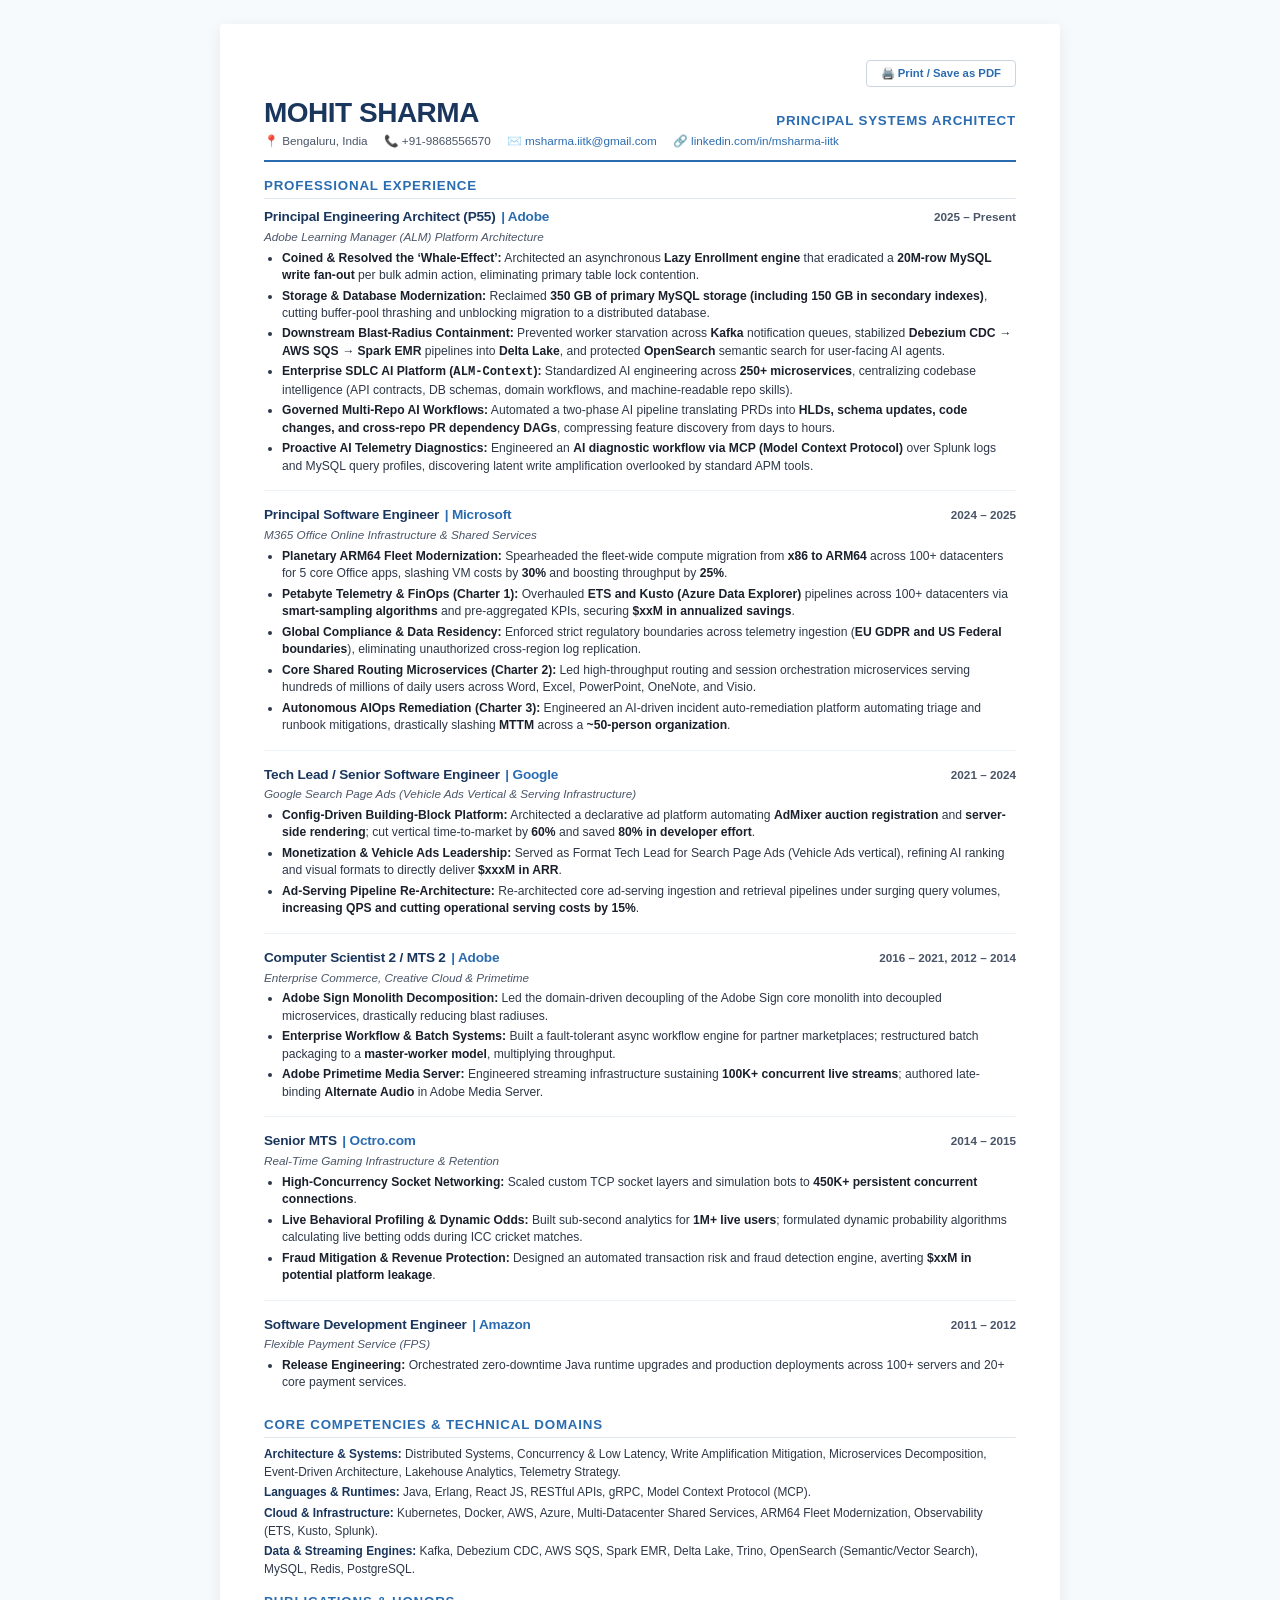
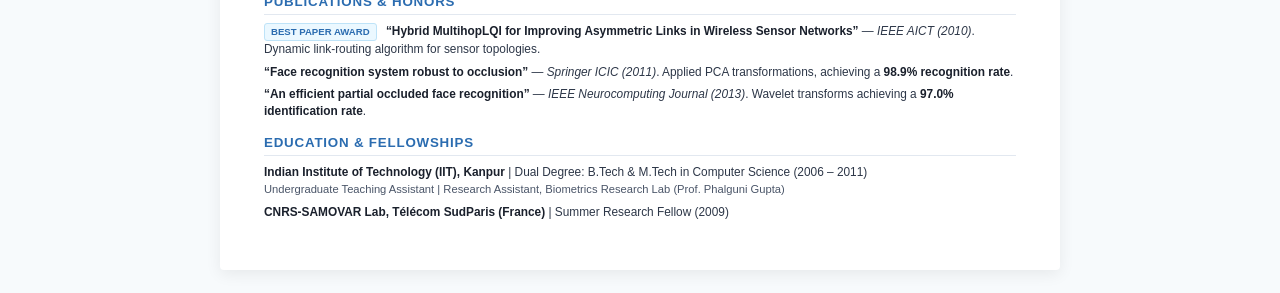
==== index.html @ 3e8289d3 "index" ====
<!DOCTYPE html>
<html lang="en">
<head>
  <meta charset="UTF-8">
  <meta name="viewport" content="width=device-width, initial-scale=1.0">
  <title>Mohit Sharma - Principal Systems Architect</title>
  <style>
    /* ==========================================================================
       RESET & BASE SETUP
       ========================================================================== */
    *, *::before, *::after {
      box-sizing: border-box;
      margin: 0;
      padding: 0;
    }

    html {
      -webkit-print-color-adjust: exact;
      print-color-adjust: exact;
    }

    body {
      font-family: -apple-system, BlinkMacSystemFont, "Segoe UI", Roboto, Helvetica, Arial, sans-serif;
      color: #1a202c;
      background-color: #f7fafc;
      line-height: 1.44;
      font-size: 9.6pt;
      -webkit-font-smoothing: antialiased;
      overflow-wrap: break-word;
    }

    /* ==========================================================================
       SCREEN VIEW CONTAINER
       ========================================================================== */
    .page {
      background: #ffffff;
      max-width: 840px;
      width: 92%;
      margin: 24px auto;
      padding: 36px 44px;
      box-shadow: 0 4px 16px rgba(0, 0, 0, 0.07);
      border-radius: 4px;
    }

    .top-actions {
      display: flex;
      justify-content: flex-end;
      margin-bottom: 12px;
    }

    .print-btn {
      cursor: pointer;
      padding: 6px 14px;
      font-size: 8.5pt;
      font-weight: 600;
      color: #2b6cb0;
      background: #ffffff;
      border: 1px solid #cbd5e0;
      border-radius: 4px;
      transition: all 0.15s ease;
    }

    .print-btn:hover {
      background: #ebf8ff;
      border-color: #2b6cb0;
    }

    /* ==========================================================================
       HEADER & IDENTITY
       ========================================================================== */
    header {
      border-bottom: 2px solid #2b6cb0;
      padding-bottom: 10px;
      margin-bottom: 14px;
    }

    .name-title {
      display: flex;
      justify-content: space-between;
      align-items: flex-end;
      flex-wrap: wrap;
      gap: 8px;
      margin-bottom: 6px;
    }

    h1 {
      font-size: 21pt;
      font-weight: 800;
      color: #1a365d;
      letter-spacing: -0.5px;
      line-height: 1;
    }

    .target-role {
      font-size: 10pt;
      font-weight: 700;
      color: #2b6cb0;
      text-transform: uppercase;
      letter-spacing: 0.8px;
      line-height: 1;
    }

    .contact-bar {
      display: flex;
      flex-wrap: wrap;
      align-items: center;
      gap: 16px;
      font-size: 8.8pt;
      color: #4a5568;
    }

    .contact-bar a {
      color: #2b6cb0;
      text-decoration: none;
      font-weight: 500;
    }

    .contact-bar a:hover {
      text-decoration: underline;
    }

    /* ==========================================================================
       SECTIONS & EXPERIENCE
       ========================================================================== */
    section {
      margin-bottom: 14px;
    }

    h2 {
      font-size: 10pt;
      font-weight: 700;
      text-transform: uppercase;
      letter-spacing: 0.8px;
      color: #2b6cb0;
      border-bottom: 1px solid #e2e8f0;
      padding-bottom: 3px;
      margin-bottom: 8px;
    }

    .job {
      margin-bottom: 16px; /* Increases separation between roles */
      padding-bottom: 4px;
    }
    .job:not(:last-child) {
      border-bottom: 1px solid #edf2f7;
      padding-bottom: 12px;
      margin-bottom: 14px;
    }

    .job-header {
      display: flex;
      justify-content: space-between;
      align-items: baseline;
      flex-wrap: wrap;
      gap: 8px;
      margin-top: 4px;
      margin-bottom: 2px;
    }

    /* High-contrast Role & Company Highlight */
    .job-title-company {
      font-size: 10.2pt;
      font-weight: 700;
      color: #1a365d;
      letter-spacing: -0.2px;
    }

    .job-title-company span,
    .job-company {
      color: #2b6cb0 !important;
      font-weight: 700;
      margin-left: 2px;
    }

    .job-date {
      font-size: 8.8pt;
      font-weight: 600;
      color: #4a5568;
      white-space: nowrap;
    }

    .job-subteam {
      font-size: 8.8pt;
      font-style: italic;
      font-weight: 500;
      color: #4a5568;
      margin-bottom: 4px;
    }

    /* Left-aligned, readable bullet points */
    ul {
      list-style-type: disc;
      padding-left: 18px;
      margin-top: 3px;
    }

    li {
      margin-bottom: 3.5px;
      font-size: 9.1pt;
      line-height: 1.42;
      color: #2d3748;
      text-align: left;
    }

    li strong {
      color: #1a202c;
      font-weight: 600;
    }

    /* ==========================================================================
       SKILLS, PUBLICATIONS & EDUCATION
       ========================================================================== */
    .skills-block {
      font-size: 8.9pt;
      line-height: 1.48;
      color: #2d3748;
    }

    .skills-block div {
      margin-bottom: 3px;
    }

    .skills-label {
      font-weight: 700;
      color: #1a365d;
    }

    .pub-item, .edu-item {
      margin-bottom: 6px;
      font-size: 8.9pt;
      line-height: 1.4;
      color: #2d3748;
    }

    .pub-item strong, .edu-item strong {
      color: #1a202c;
    }

    .tag {
      display: inline-block;
      background-color: #ebf8ff;
      color: #2b6cb0;
      border: 1px solid #bee3f8;
      font-size: 7.2pt;
      font-weight: 700;
      padding: 1px 6px;
      border-radius: 3px;
      text-transform: uppercase;
      margin-right: 6px;
      vertical-align: middle;
    }

   
    /* ==========================================================================
       PRINT ENGINE: FULL MARGIN RECOVERY (TOP, BOTTOM, LEFT, RIGHT)
       ========================================================================== */
    @page {
      size: A4 portrait;
      margin: 14mm 16mm; /* Ensures 12mm margin at top and bottom of EVERY page */
    }

    @media print {
      html, body {
        background: #ffffff !important;
        font-size: 9pt;
        line-height: 1.34;
        width: 100% !important;
        margin: 0 !important;
        padding: 0 !important;
      }

      .page {
        width: 100% !important;
        max-width: 100% !important;
        margin: 0 auto !important;
        /* 12mm Top & Bottom, 16mm Left & Right */
        box-sizing: border-box !important;
        box-shadow: none !important;
        border-radius: 0 !important;
        border: none !important;
      }

      .no-print, .top-actions {
        display: none !important;
      }

      a {
        text-decoration: none;
        color: inherit;
      }

      /* Keep individual sections unbroken across page splits */
      .job, .pub-item, .edu-item, .skills-block {
        page-break-inside: avoid;
        break-inside: avoid;
      }

      h2 {
        page-break-after: avoid;
        break-after: avoid;
      }
    }
  </style>
</head>
<body>

<div class="page">
  <!-- Print Button (Hidden in Print) -->
  <div class="top-actions no-print">
    <button class="print-btn" onclick="window.print()">🖨️ Print / Save as PDF</button>
  </div>

  <!-- Header -->
  <header>
    <div class="name-title">
      <h1>MOHIT SHARMA</h1>
      <div class="target-role">Principal Systems Architect</div>
    </div>
    <div class="contact-bar">
      <span>📍 Bengaluru, India</span>
      <span>📞 +91-9868556570</span>
      <span>✉️ <a href="mailto:msharma.iitk@gmail.com">msharma.iitk@gmail.com</a></span>
      <span>🔗 <a href="https://linkedin.com/in/msharma-iitk" target="_blank" rel="noopener">linkedin.com/in/msharma-iitk</a></span>
    </div>
  </header>

  <!-- Professional Experience -->
  <section>
    <h2>Professional Experience</h2>

    <!-- Adobe (Current) -->
    <div class="job">
      <div class="job-header">
        <div class="job-title-company">Principal Engineering Architect (P55) <span class="job-company">| Adobe</span></div>
        <div class="job-date">2025 – Present</div>
      </div>
      <div class="job-subteam">Adobe Learning Manager (ALM) Platform Architecture</div>
      <ul>
        <li><strong>Coined &amp; Resolved the ‘Whale-Effect’:</strong> Architected an asynchronous <strong>Lazy Enrollment engine</strong> that eradicated a <strong>20M-row MySQL write fan-out</strong> per bulk admin action, eliminating primary table lock contention.</li>
        <li><strong>Storage &amp; Database Modernization:</strong> Reclaimed <strong>350 GB of primary MySQL storage (including 150 GB in secondary indexes)</strong>, cutting buffer-pool thrashing and unblocking migration to a distributed database.</li>
        <li><strong>Downstream Blast-Radius Containment:</strong> Prevented worker starvation across <strong>Kafka</strong> notification queues, stabilized <strong>Debezium CDC → AWS SQS → Spark EMR</strong> pipelines into <strong>Delta Lake</strong>, and protected <strong>OpenSearch</strong> semantic search for user-facing AI agents.</li>
        <li><strong>Enterprise SDLC AI Platform (<code>ALM-Context</code>):</strong> Standardized AI engineering across <strong>250+ microservices</strong>, centralizing codebase intelligence (API contracts, DB schemas, domain workflows, and machine-readable repo skills).</li>
        <li><strong>Governed Multi-Repo AI Workflows:</strong> Automated a two-phase AI pipeline translating PRDs into <strong>HLDs, schema updates, code changes, and cross-repo PR dependency DAGs</strong>, compressing feature discovery from days to hours.</li>
        <li><strong>Proactive AI Telemetry Diagnostics:</strong> Engineered an <strong>AI diagnostic workflow via MCP (Model Context Protocol)</strong> over Splunk logs and MySQL query profiles, discovering latent write amplification overlooked by standard APM tools.</li>
      </ul>
    </div>

    <!-- Microsoft -->
    <div class="job">
      <div class="job-header">
        <div class="job-title-company">Principal Software Engineer <span class="job-company">| Microsoft</span></div>
        <div class="job-date">2024 – 2025</div>
      </div>
      <div class="job-subteam">M365 Office Online Infrastructure &amp; Shared Services</div>
      <ul>
        <li><strong>Planetary ARM64 Fleet Modernization:</strong> Spearheaded the fleet-wide compute migration from <strong>x86 to ARM64</strong> across 100+ datacenters for 5 core Office apps, slashing VM costs by <strong>30%</strong> and boosting throughput by <strong>25%</strong>.</li>
        <li><strong>Petabyte Telemetry &amp; FinOps (Charter 1):</strong> Overhauled <strong>ETS and Kusto (Azure Data Explorer)</strong> pipelines across 100+ datacenters via <strong>smart-sampling algorithms</strong> and pre-aggregated KPIs, securing <strong>$xxM in annualized savings</strong>.</li>
        <li><strong>Global Compliance &amp; Data Residency:</strong> Enforced strict regulatory boundaries across telemetry ingestion (<strong>EU GDPR and US Federal boundaries</strong>), eliminating unauthorized cross-region log replication.</li>
        <li><strong>Core Shared Routing Microservices (Charter 2):</strong> Led high-throughput routing and session orchestration microservices serving hundreds of millions of daily users across Word, Excel, PowerPoint, OneNote, and Visio.</li>
        <li><strong>Autonomous AIOps Remediation (Charter 3):</strong> Engineered an AI-driven incident auto-remediation platform automating triage and runbook mitigations, drastically slashing <strong>MTTM</strong> across a <strong>~50-person organization</strong>.</li>
      </ul>
    </div>

    <!-- Google -->
    <div class="job">
      <div class="job-header">
        <div class="job-title-company">Tech Lead / Senior Software Engineer <span class="job-company">| Google</span></div>
        <div class="job-date">2021 – 2024</div>
      </div>
      <div class="job-subteam">Google Search Page Ads (Vehicle Ads Vertical &amp; Serving Infrastructure)</div>
      <ul>
        <li><strong>Config-Driven Building-Block Platform:</strong> Architected a declarative ad platform automating <strong>AdMixer auction registration</strong> and <strong>server-side rendering</strong>; cut vertical time-to-market by <strong>60%</strong> and saved <strong>80% in developer effort</strong>.</li>
        <li><strong>Monetization &amp; Vehicle Ads Leadership:</strong> Served as Format Tech Lead for Search Page Ads (Vehicle Ads vertical), refining AI ranking and visual formats to directly deliver <strong>$xxxM in ARR</strong>.</li>
        <li><strong>Ad-Serving Pipeline Re-Architecture:</strong> Re-architected core ad-serving ingestion and retrieval pipelines under surging query volumes, <strong>increasing QPS and cutting operational serving costs by 15%</strong>.</li>
      </ul>
    </div>

    <!-- Adobe (Earlier) -->
    <div class="job">
      <div class="job-header">
        <div class="job-title-company">Computer Scientist 2 / MTS 2 <span class="job-company">| Adobe</span></div>
        <div class="job-date">2016 – 2021, 2012 – 2014</div>
      </div>
      <div class="job-subteam">Enterprise Commerce, Creative Cloud &amp; Primetime</div>
      <ul>
        <li><strong>Adobe Sign Monolith Decomposition:</strong> Led the domain-driven decoupling of the Adobe Sign core monolith into decoupled microservices, drastically reducing blast radiuses.</li>
        <li><strong>Enterprise Workflow &amp; Batch Systems:</strong> Built a fault-tolerant async workflow engine for partner marketplaces; restructured batch packaging to a <strong>master-worker model</strong>, multiplying throughput.</li>
        <li><strong>Adobe Primetime Media Server:</strong> Engineered streaming infrastructure sustaining <strong>100K+ concurrent live streams</strong>; authored late-binding <strong>Alternate Audio</strong> in Adobe Media Server.</li>
      </ul>
    </div>

    <!-- Octro -->
    <div class="job">
      <div class="job-header">
        <div class="job-title-company">Senior MTS <span class="job-company">| Octro.com</span></div>
        <div class="job-date">2014 – 2015</div>
      </div>
      <div class="job-subteam">Real-Time Gaming Infrastructure &amp; Retention</div>
      <ul>
        <li><strong>High-Concurrency Socket Networking:</strong> Scaled custom TCP socket layers and simulation bots to <strong>450K+ persistent concurrent connections</strong>.</li>
        <li><strong>Live Behavioral Profiling &amp; Dynamic Odds:</strong> Built sub-second analytics for <strong>1M+ live users</strong>; formulated dynamic probability algorithms calculating live betting odds during ICC cricket matches.</li>
        <li><strong>Fraud Mitigation &amp; Revenue Protection:</strong> Designed an automated transaction risk and fraud detection engine, averting <strong>$xxM in potential platform leakage</strong>.</li>
      </ul>
    </div>

    <!-- Amazon -->
    <div class="job">
      <div class="job-header">
        <div class="job-title-company">Software Development Engineer <span class="job-company">| Amazon</span></div>
        <div class="job-date">2011 – 2012</div>
      </div>
      <div class="job-subteam">Flexible Payment Service (FPS)</div>
      <ul>
        <li><strong>Release Engineering:</strong> Orchestrated zero-downtime Java runtime upgrades and production deployments across 100+ servers and 20+ core payment services.</li>
      </ul>
    </div>
  </section>

  <!-- Core Competencies -->
  <section>
    <h2>Core Competencies &amp; Technical Domains</h2>
    <div class="skills-block">
      <div><span class="skills-label">Architecture &amp; Systems:</span> Distributed Systems, Concurrency &amp; Low Latency, Write Amplification Mitigation, Microservices Decomposition, Event-Driven Architecture, Lakehouse Analytics, Telemetry Strategy.</div>
      <div><span class="skills-label">Languages &amp; Runtimes:</span> Java, Erlang, React JS, RESTful APIs, gRPC, Model Context Protocol (MCP).</div>
      <div><span class="skills-label">Cloud &amp; Infrastructure:</span> Kubernetes, Docker, AWS, Azure, Multi-Datacenter Shared Services, ARM64 Fleet Modernization, Observability (ETS, Kusto, Splunk).</div>
      <div><span class="skills-label">Data &amp; Streaming Engines:</span> Kafka, Debezium CDC, AWS SQS, Spark EMR, Delta Lake, Trino, OpenSearch (Semantic/Vector Search), MySQL, Redis, PostgreSQL.</div>
    </div>
  </section>

  <!-- Publications & Honors -->
  <section>
    <h2>Publications &amp; Honors</h2>
    <div class="pub-item">
      <span class="tag">Best Paper Award</span>
      <strong>“Hybrid MultihopLQI for Improving Asymmetric Links in Wireless Sensor Networks”</strong> — <em>IEEE AICT (2010)</em>. Dynamic link-routing algorithm for sensor topologies.
    </div>
    <div class="pub-item">
      <strong>“Face recognition system robust to occlusion”</strong> — <em>Springer ICIC (2011)</em>. Applied PCA transformations, achieving a <strong>98.9% recognition rate</strong>.
    </div>
    <div class="pub-item">
      <strong>“An efficient partial occluded face recognition”</strong> — <em>IEEE Neurocomputing Journal (2013)</em>. Wavelet transforms achieving a <strong>97.0% identification rate</strong>.
    </div>
  </section>

  <!-- Education & Fellowships -->
  <section>
    <h2>Education &amp; Fellowships</h2>
    <div class="edu-item">
      <strong>Indian Institute of Technology (IIT), Kanpur</strong> | Dual Degree: B.Tech &amp; M.Tech in Computer Science (2006 – 2011)
      <br>
      <span style="font-size: 8.4pt; color: #4a5568;">Undergraduate Teaching Assistant | Research Assistant, Biometrics Research Lab (Prof. Phalguni Gupta)</span>
    </div>
    <div class="edu-item">
      <strong>CNRS-SAMOVAR Lab, Télécom SudParis (France)</strong> | Summer Research Fellow (2009)
    </div>
  </section>
</div>

</body>
</html>
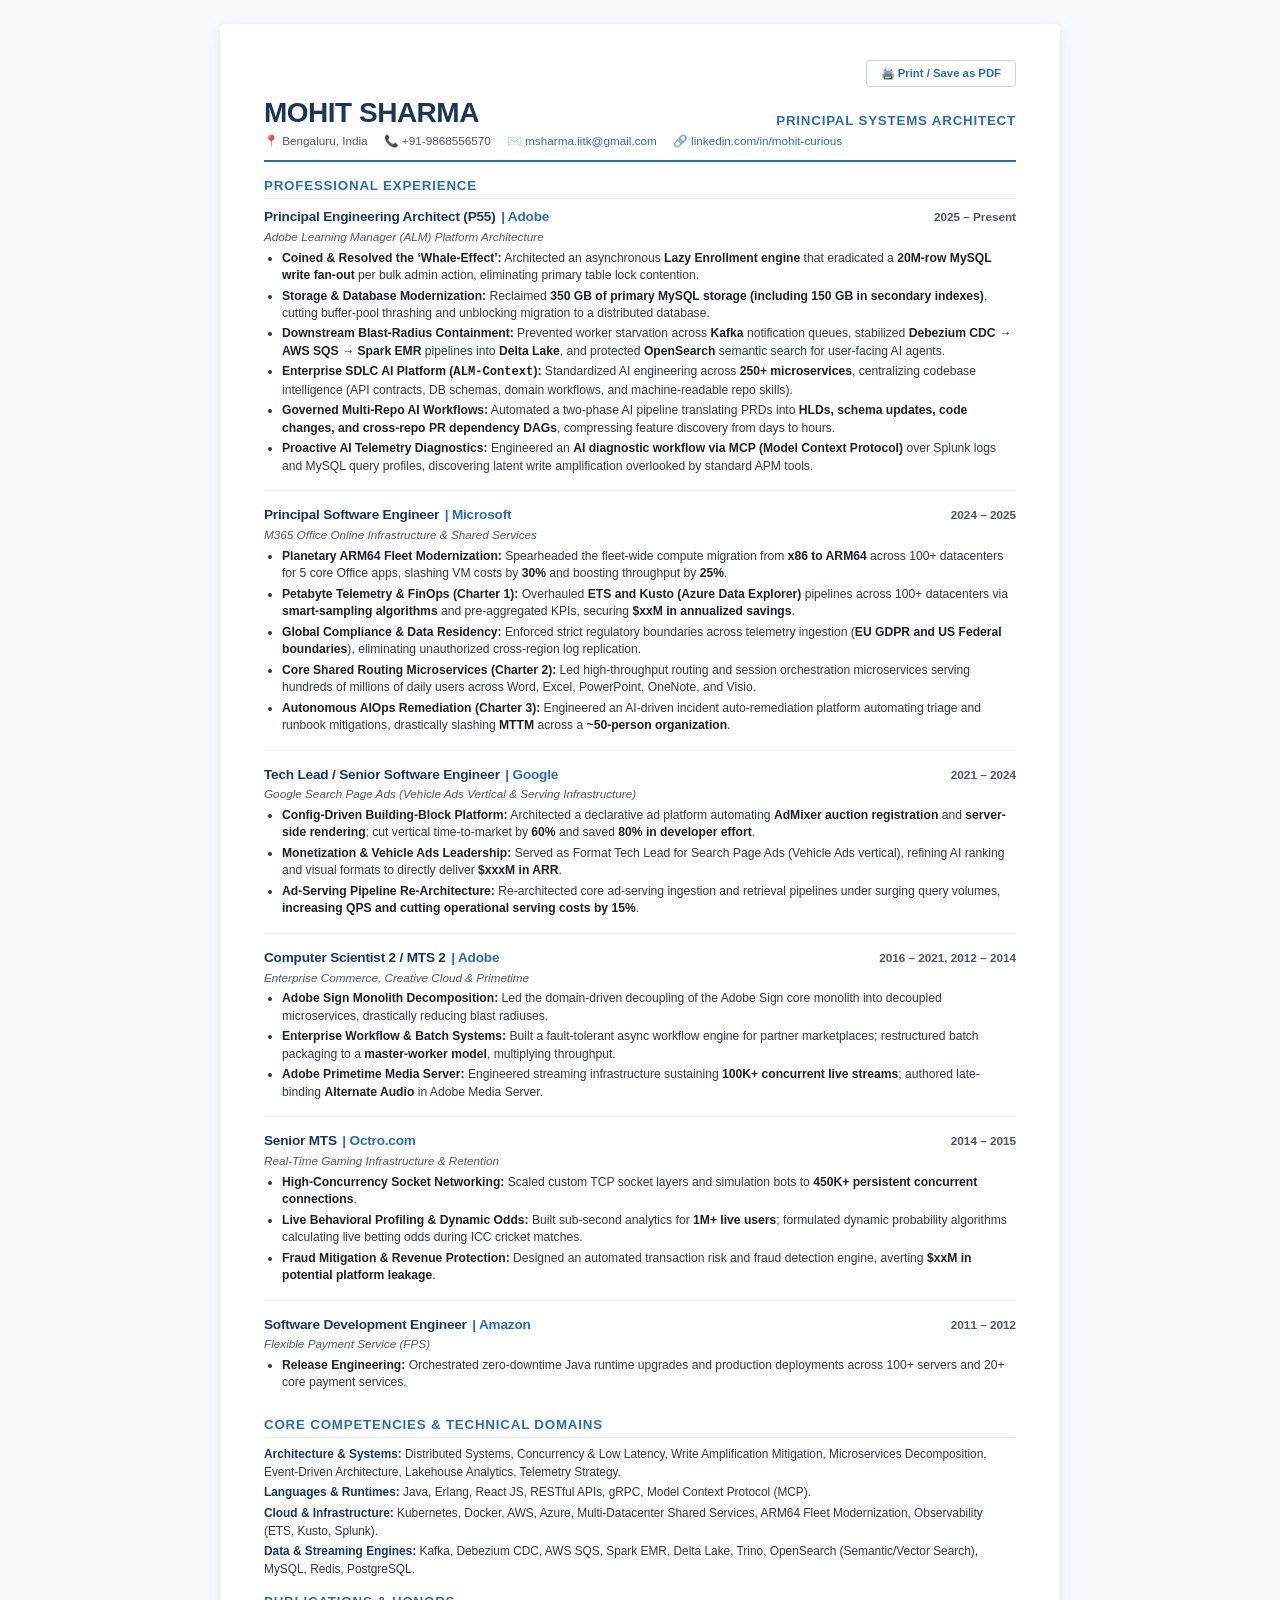
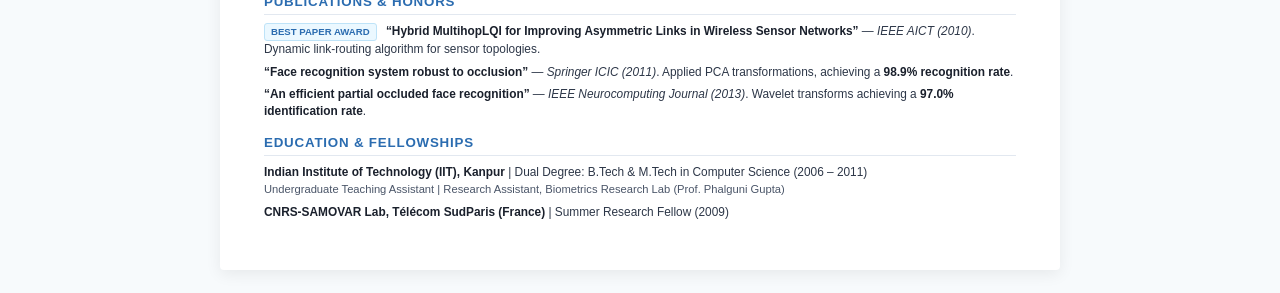
==== commit cdcc20ed: "Update index.html" ====
--- a/index.html
+++ b/index.html
@@ -256,7 +256,7 @@
        ========================================================================== */
     @page {
       size: A4 portrait;
-      margin: 14mm 16mm; /* Ensures 12mm margin at top and bottom of EVERY page */
+      margin: 0; /* Let .page control the exact 14mm/16mm padding on every page */
     }
 
     @media print {
@@ -272,12 +272,17 @@
       .page {
         width: 100% !important;
         max-width: 100% !important;
-        margin: 0 auto !important;
-        /* 12mm Top & Bottom, 16mm Left & Right */
+        margin: 0 !important;
+        /* Applies 14mm Top/Bottom and 16mm Left/Right to EVERY page */
+        padding: 14mm 16mm !important;
         box-sizing: border-box !important;
         box-shadow: none !important;
         border-radius: 0 !important;
         border: none !important;
+
+        /* CRITICAL: Clones the padding onto Page 2, Page 3, etc. instead of slicing it */
+        -webkit-box-decoration-break: clone !important;
+        box-decoration-break: clone !important;
       }
 
       .no-print, .top-actions {
@@ -320,7 +325,7 @@
       <span>📍 Bengaluru, India</span>
       <span>📞 +91-9868556570</span>
       <span>✉️ <a href="mailto:msharma.iitk@gmail.com">msharma.iitk@gmail.com</a></span>
-      <span>🔗 <a href="https://linkedin.com/in/msharma-iitk" target="_blank" rel="noopener">linkedin.com/in/msharma-iitk</a></span>
+      <span>🔗 <a href="https://linkedin.com/in/msharma-iitk" target="_blank" rel="noopener">linkedin.com/in/mohit-curious</a></span>
     </div>
   </header>
 
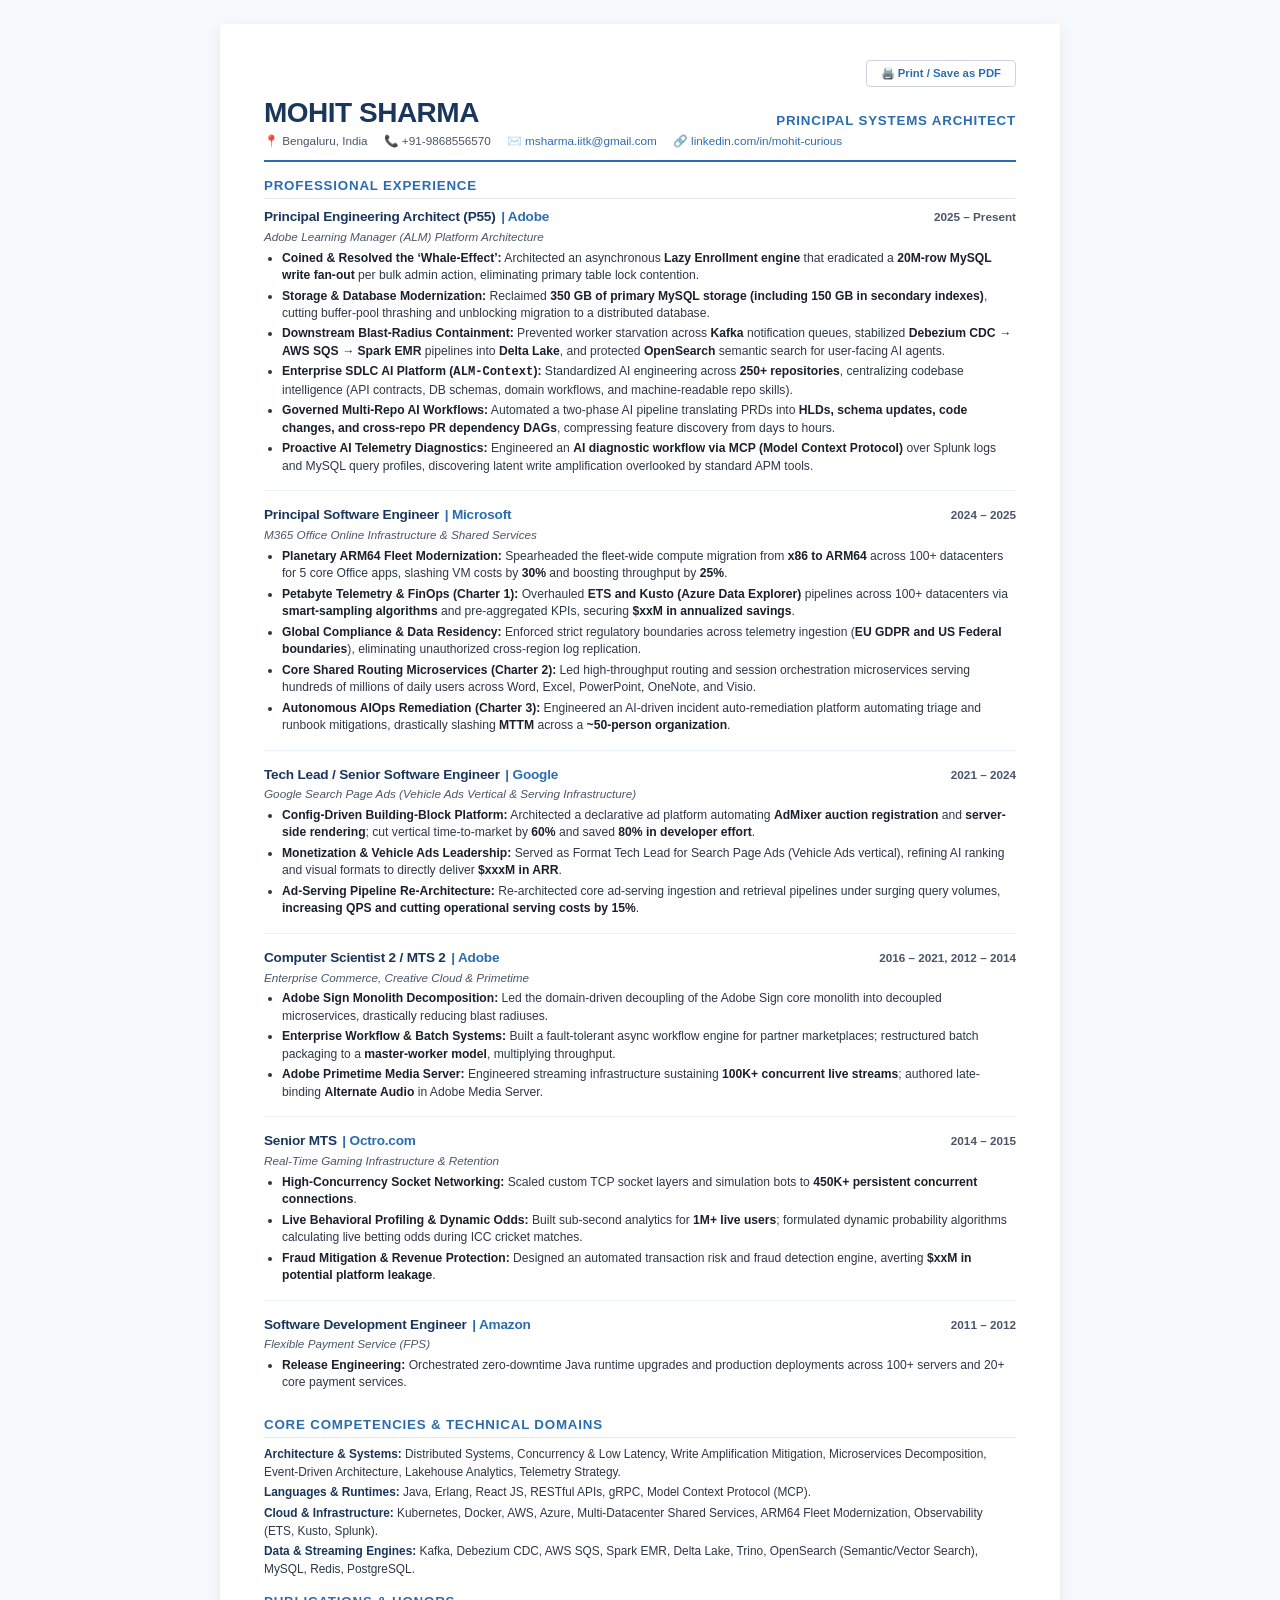
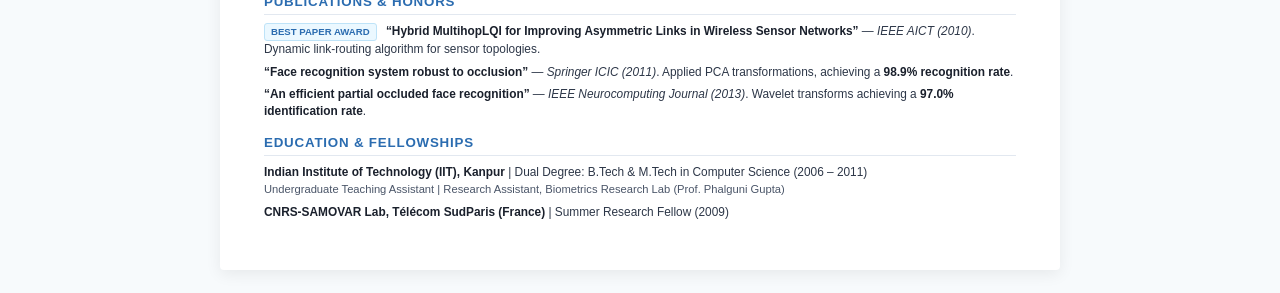
==== commit 394f83b4: "Update index.html" ====
--- a/index.html
+++ b/index.html
@@ -325,7 +325,7 @@
       <span>📍 Bengaluru, India</span>
       <span>📞 +91-9868556570</span>
       <span>✉️ <a href="mailto:msharma.iitk@gmail.com">msharma.iitk@gmail.com</a></span>
-      <span>🔗 <a href="https://linkedin.com/in/msharma-iitk" target="_blank" rel="noopener">linkedin.com/in/mohit-curious</a></span>
+      <span>🔗 <a href="https://linkedin.com/in/mohit-curious" target="_blank" rel="noopener">linkedin.com/in/mohit-curious</a></span>
     </div>
   </header>
 
@@ -344,7 +344,7 @@
         <li><strong>Coined &amp; Resolved the ‘Whale-Effect’:</strong> Architected an asynchronous <strong>Lazy Enrollment engine</strong> that eradicated a <strong>20M-row MySQL write fan-out</strong> per bulk admin action, eliminating primary table lock contention.</li>
         <li><strong>Storage &amp; Database Modernization:</strong> Reclaimed <strong>350 GB of primary MySQL storage (including 150 GB in secondary indexes)</strong>, cutting buffer-pool thrashing and unblocking migration to a distributed database.</li>
         <li><strong>Downstream Blast-Radius Containment:</strong> Prevented worker starvation across <strong>Kafka</strong> notification queues, stabilized <strong>Debezium CDC → AWS SQS → Spark EMR</strong> pipelines into <strong>Delta Lake</strong>, and protected <strong>OpenSearch</strong> semantic search for user-facing AI agents.</li>
-        <li><strong>Enterprise SDLC AI Platform (<code>ALM-Context</code>):</strong> Standardized AI engineering across <strong>250+ microservices</strong>, centralizing codebase intelligence (API contracts, DB schemas, domain workflows, and machine-readable repo skills).</li>
+        <li><strong>Enterprise SDLC AI Platform (<code>ALM-Context</code>):</strong> Standardized AI engineering across <strong>250+ repositories</strong>, centralizing codebase intelligence (API contracts, DB schemas, domain workflows, and machine-readable repo skills).</li>
         <li><strong>Governed Multi-Repo AI Workflows:</strong> Automated a two-phase AI pipeline translating PRDs into <strong>HLDs, schema updates, code changes, and cross-repo PR dependency DAGs</strong>, compressing feature discovery from days to hours.</li>
         <li><strong>Proactive AI Telemetry Diagnostics:</strong> Engineered an <strong>AI diagnostic workflow via MCP (Model Context Protocol)</strong> over Splunk logs and MySQL query profiles, discovering latent write amplification overlooked by standard APM tools.</li>
       </ul>
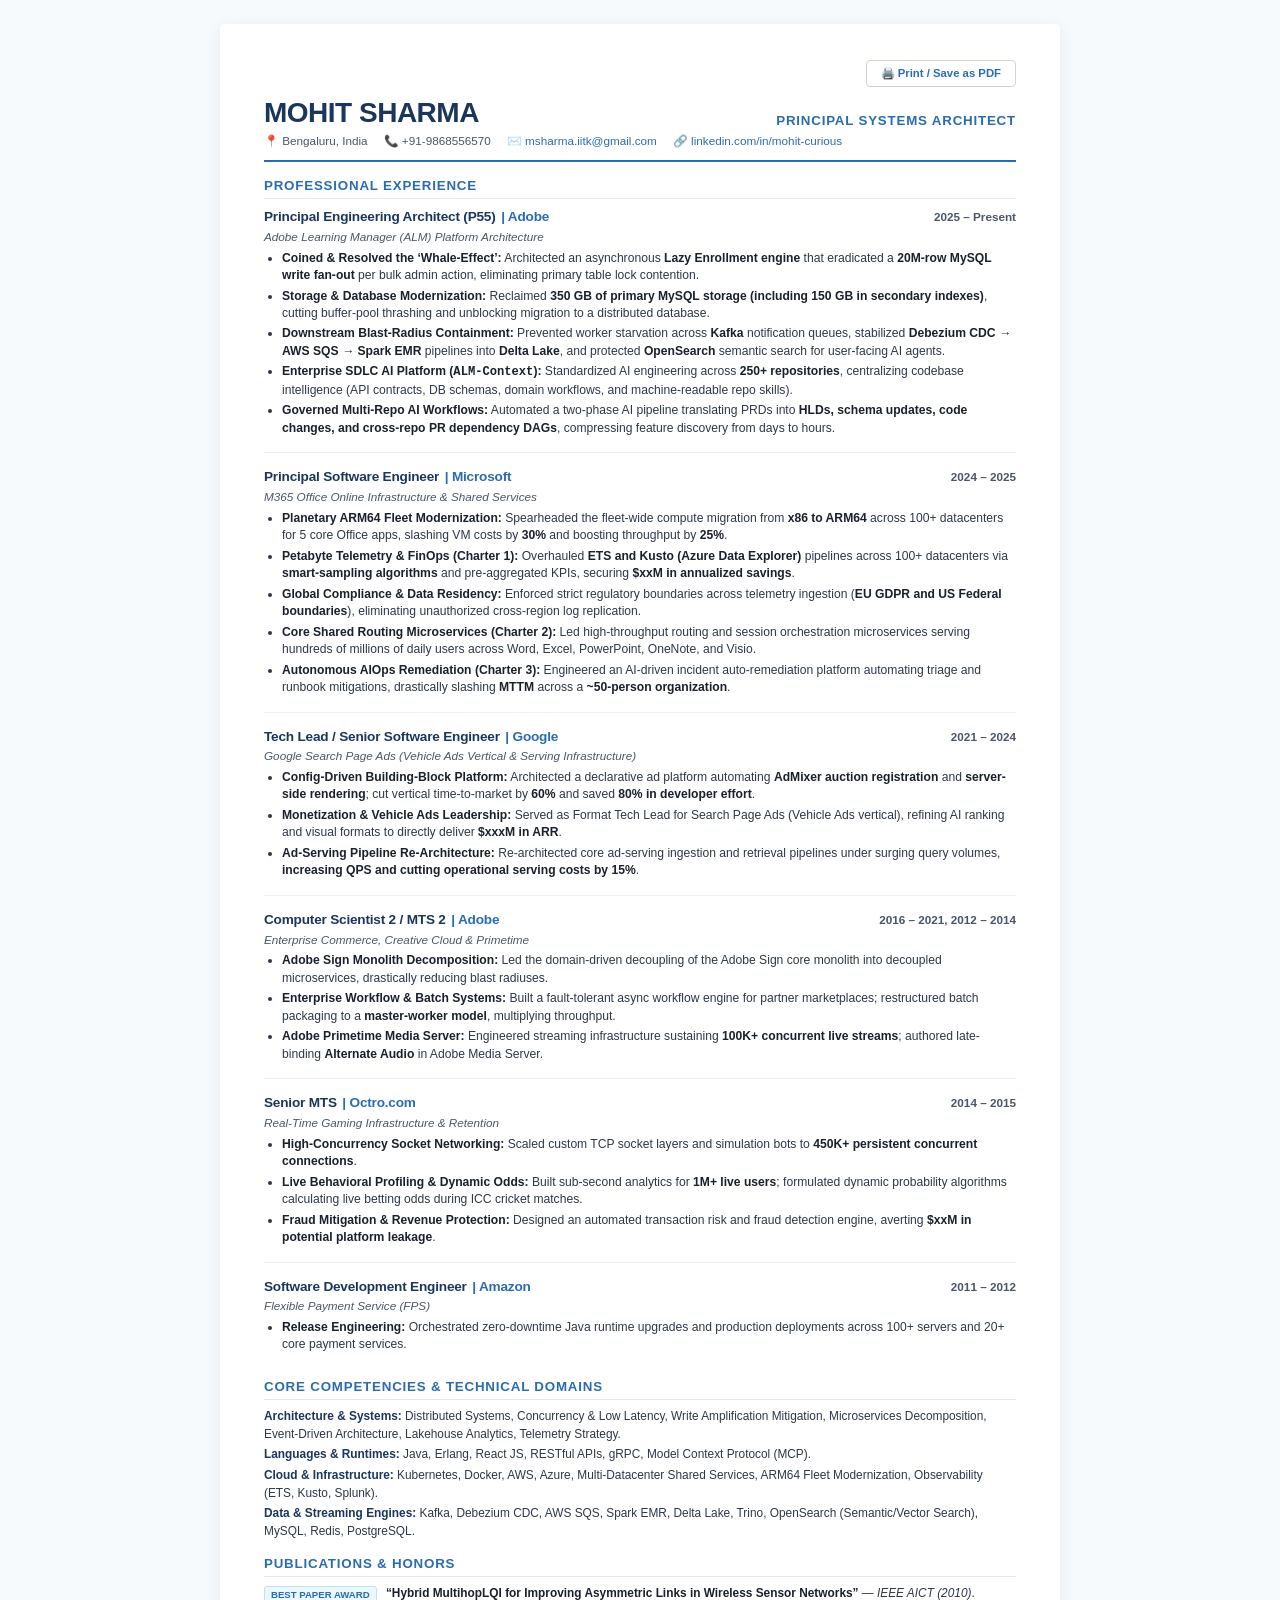
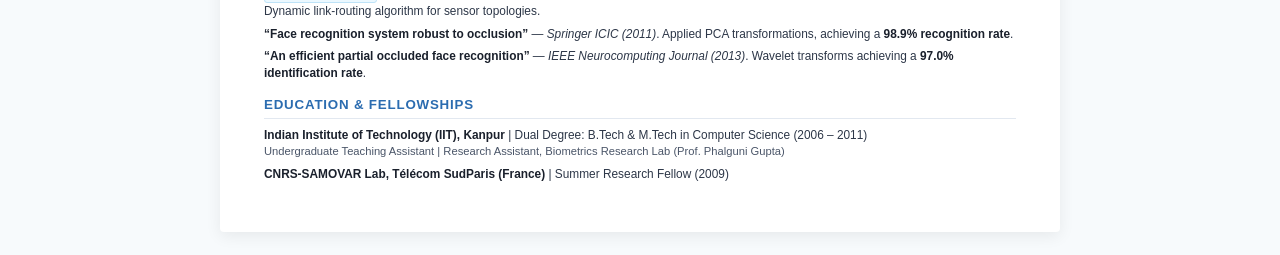
==== commit f2b2c3d2: "Update index.html" ====
--- a/index.html
+++ b/index.html
@@ -346,7 +346,6 @@
         <li><strong>Downstream Blast-Radius Containment:</strong> Prevented worker starvation across <strong>Kafka</strong> notification queues, stabilized <strong>Debezium CDC → AWS SQS → Spark EMR</strong> pipelines into <strong>Delta Lake</strong>, and protected <strong>OpenSearch</strong> semantic search for user-facing AI agents.</li>
         <li><strong>Enterprise SDLC AI Platform (<code>ALM-Context</code>):</strong> Standardized AI engineering across <strong>250+ repositories</strong>, centralizing codebase intelligence (API contracts, DB schemas, domain workflows, and machine-readable repo skills).</li>
         <li><strong>Governed Multi-Repo AI Workflows:</strong> Automated a two-phase AI pipeline translating PRDs into <strong>HLDs, schema updates, code changes, and cross-repo PR dependency DAGs</strong>, compressing feature discovery from days to hours.</li>
-        <li><strong>Proactive AI Telemetry Diagnostics:</strong> Engineered an <strong>AI diagnostic workflow via MCP (Model Context Protocol)</strong> over Splunk logs and MySQL query profiles, discovering latent write amplification overlooked by standard APM tools.</li>
       </ul>
     </div>
 
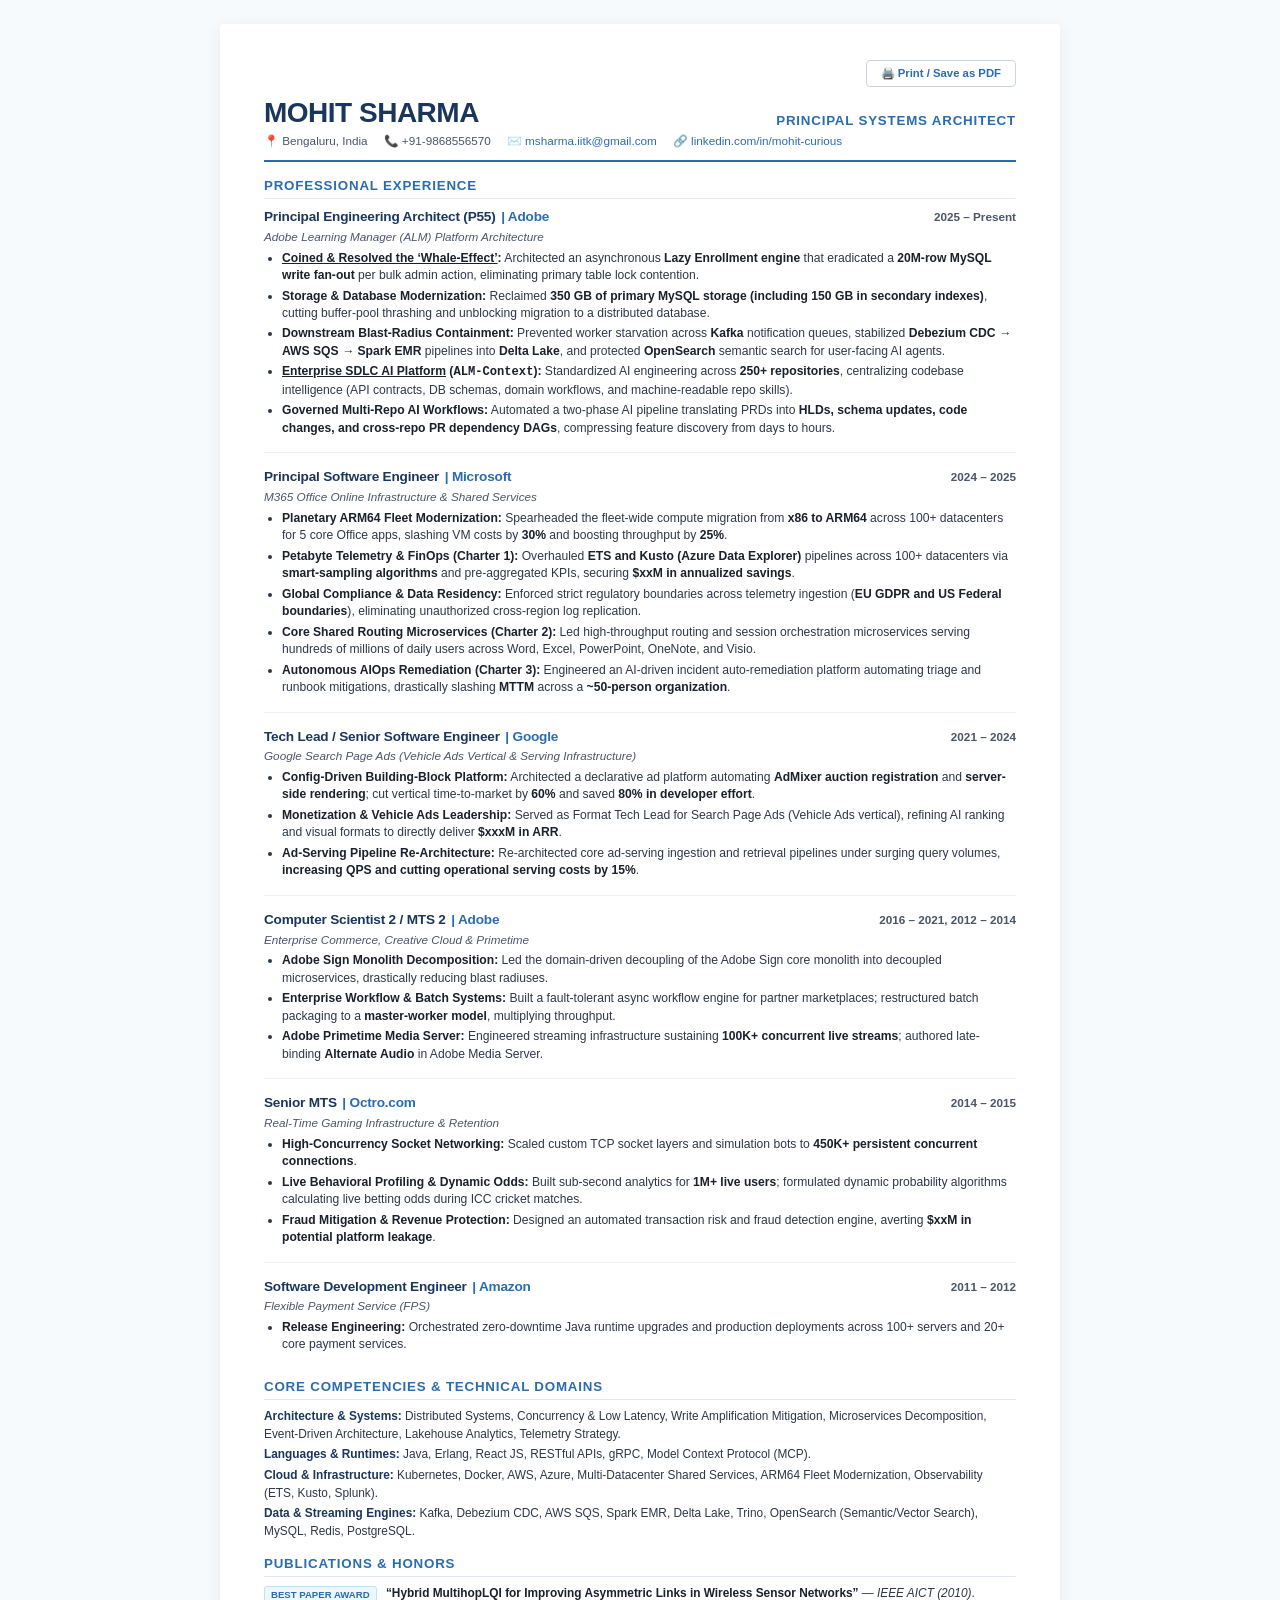
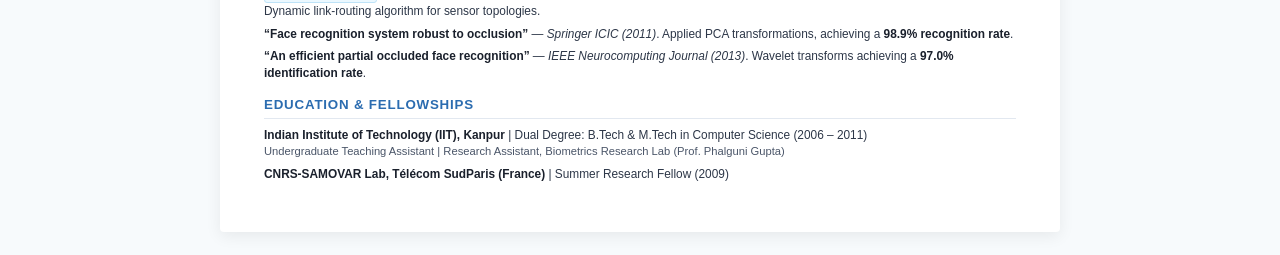
==== commit 6d78d6eb: "Update index.html" ====
--- a/index.html
+++ b/index.html
@@ -341,10 +341,10 @@
       </div>
       <div class="job-subteam">Adobe Learning Manager (ALM) Platform Architecture</div>
       <ul>
-        <li><strong>Coined &amp; Resolved the ‘Whale-Effect’:</strong> Architected an asynchronous <strong>Lazy Enrollment engine</strong> that eradicated a <strong>20M-row MySQL write fan-out</strong> per bulk admin action, eliminating primary table lock contention.</li>
+        <li><strong><u>Coined &amp; Resolved the ‘Whale-Effect’</u>:</strong> Architected an asynchronous <strong>Lazy Enrollment engine</strong> that eradicated a <strong>20M-row MySQL write fan-out</strong> per bulk admin action, eliminating primary table lock contention.</li>
         <li><strong>Storage &amp; Database Modernization:</strong> Reclaimed <strong>350 GB of primary MySQL storage (including 150 GB in secondary indexes)</strong>, cutting buffer-pool thrashing and unblocking migration to a distributed database.</li>
         <li><strong>Downstream Blast-Radius Containment:</strong> Prevented worker starvation across <strong>Kafka</strong> notification queues, stabilized <strong>Debezium CDC → AWS SQS → Spark EMR</strong> pipelines into <strong>Delta Lake</strong>, and protected <strong>OpenSearch</strong> semantic search for user-facing AI agents.</li>
-        <li><strong>Enterprise SDLC AI Platform (<code>ALM-Context</code>):</strong> Standardized AI engineering across <strong>250+ repositories</strong>, centralizing codebase intelligence (API contracts, DB schemas, domain workflows, and machine-readable repo skills).</li>
+        <li><strong><u>Enterprise SDLC AI Platform</u> (<code>ALM-Context</code>):</strong> Standardized AI engineering across <strong>250+ repositories</strong>, centralizing codebase intelligence (API contracts, DB schemas, domain workflows, and machine-readable repo skills).</li>
         <li><strong>Governed Multi-Repo AI Workflows:</strong> Automated a two-phase AI pipeline translating PRDs into <strong>HLDs, schema updates, code changes, and cross-repo PR dependency DAGs</strong>, compressing feature discovery from days to hours.</li>
       </ul>
     </div>
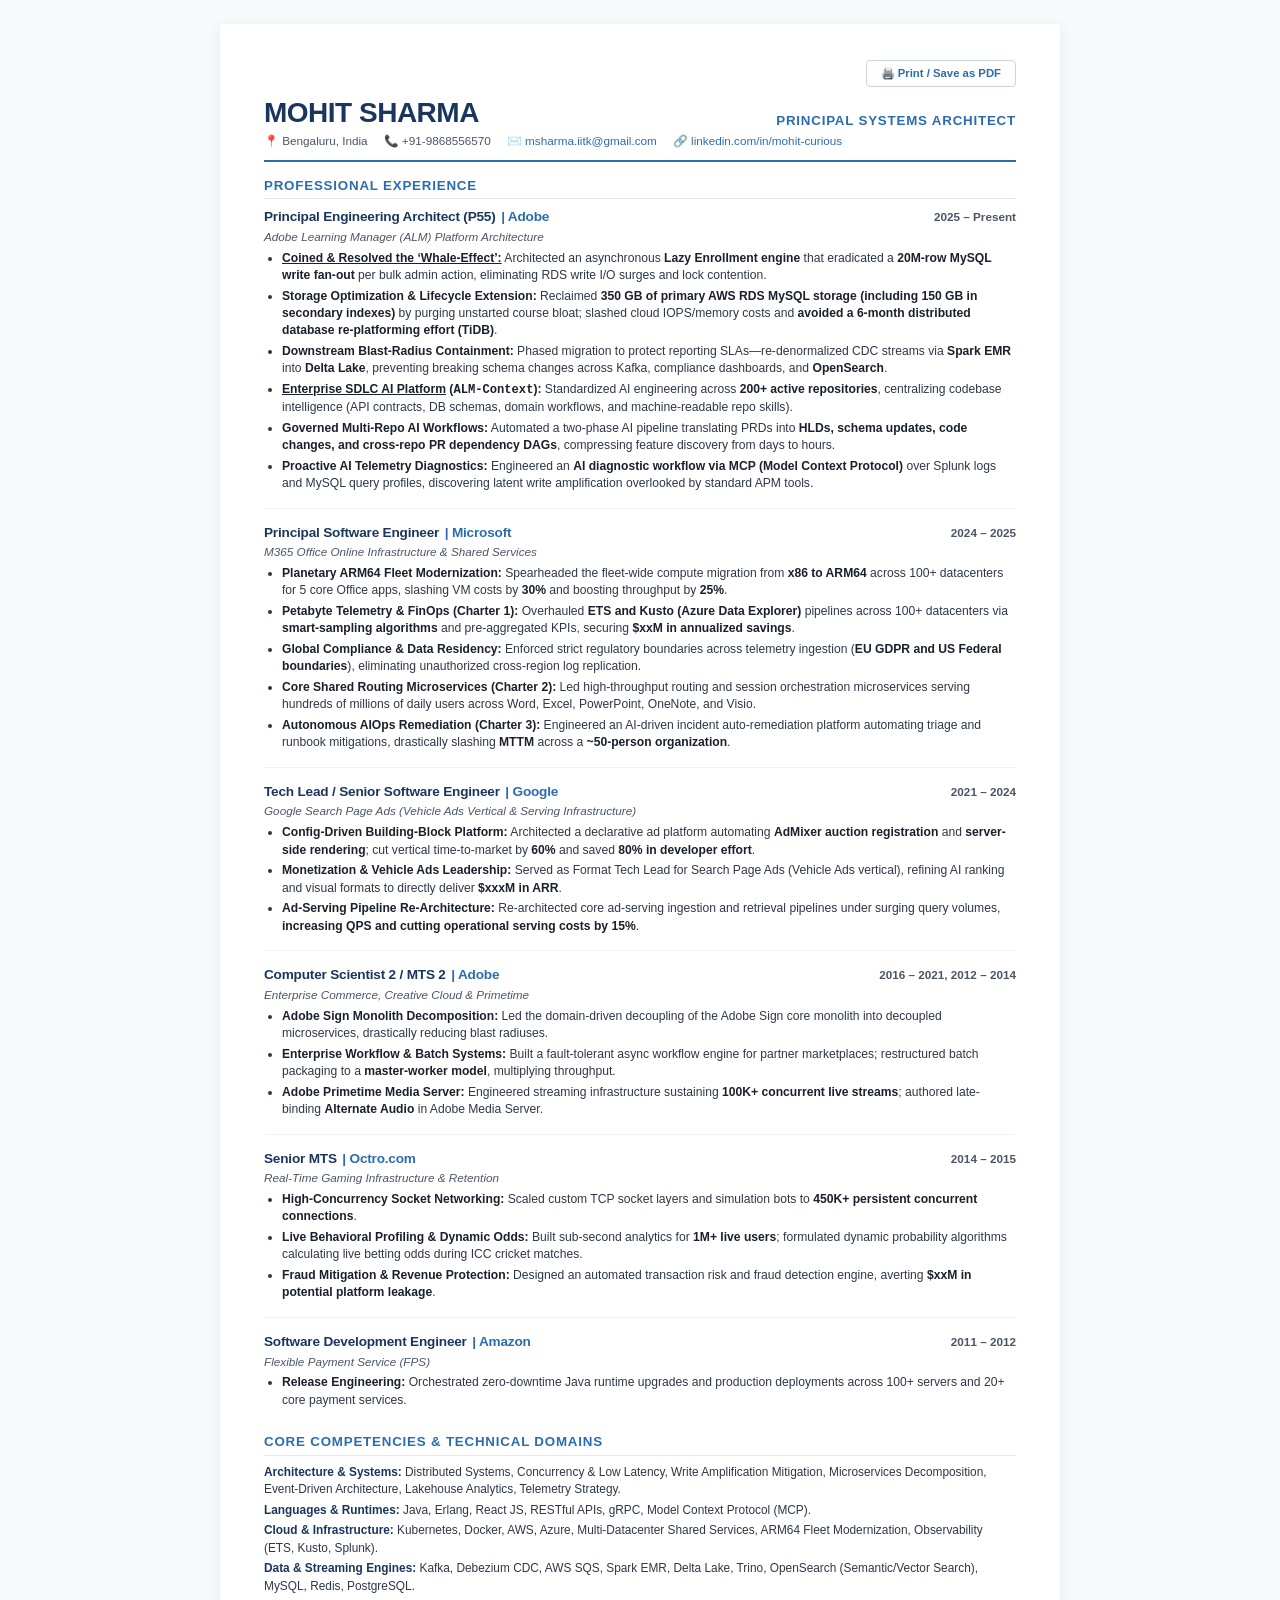
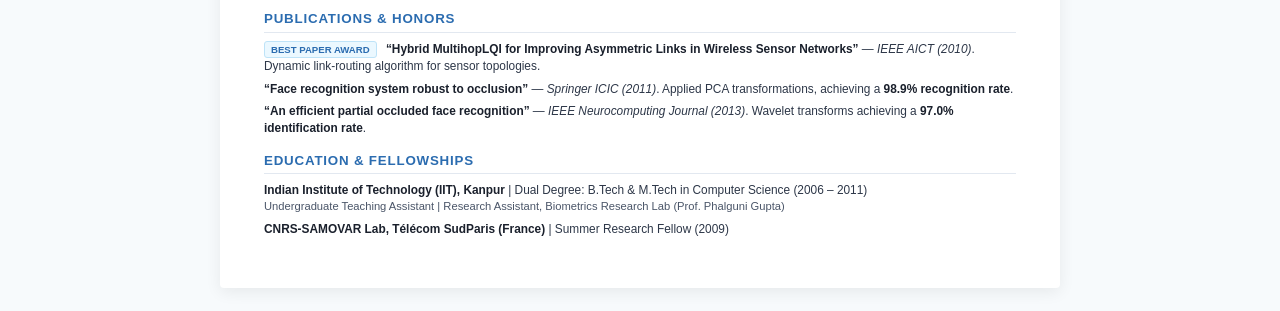
==== commit 497488da: "Update index.html" ====
--- a/index.html
+++ b/index.html
@@ -340,13 +340,14 @@
         <div class="job-date">2025 – Present</div>
       </div>
       <div class="job-subteam">Adobe Learning Manager (ALM) Platform Architecture</div>
-      <ul>
-        <li><strong><u>Coined &amp; Resolved the ‘Whale-Effect’</u>:</strong> Architected an asynchronous <strong>Lazy Enrollment engine</strong> that eradicated a <strong>20M-row MySQL write fan-out</strong> per bulk admin action, eliminating primary table lock contention.</li>
-        <li><strong>Storage &amp; Database Modernization:</strong> Reclaimed <strong>350 GB of primary MySQL storage (including 150 GB in secondary indexes)</strong>, cutting buffer-pool thrashing and unblocking migration to a distributed database.</li>
-        <li><strong>Downstream Blast-Radius Containment:</strong> Prevented worker starvation across <strong>Kafka</strong> notification queues, stabilized <strong>Debezium CDC → AWS SQS → Spark EMR</strong> pipelines into <strong>Delta Lake</strong>, and protected <strong>OpenSearch</strong> semantic search for user-facing AI agents.</li>
-        <li><strong><u>Enterprise SDLC AI Platform</u> (<code>ALM-Context</code>):</strong> Standardized AI engineering across <strong>250+ repositories</strong>, centralizing codebase intelligence (API contracts, DB schemas, domain workflows, and machine-readable repo skills).</li>
-        <li><strong>Governed Multi-Repo AI Workflows:</strong> Automated a two-phase AI pipeline translating PRDs into <strong>HLDs, schema updates, code changes, and cross-repo PR dependency DAGs</strong>, compressing feature discovery from days to hours.</li>
-      </ul>
+        <ul>
+          <li><strong><u>Coined &amp; Resolved the ‘Whale-Effect’:</u></strong> Architected an asynchronous <strong>Lazy Enrollment engine</strong> that eradicated a <strong>20M-row MySQL write fan-out</strong> per bulk admin action, eliminating RDS write I/O surges and lock contention.</li>
+          <li><strong>Storage Optimization &amp; Lifecycle Extension:</strong> Reclaimed <strong>350 GB of primary AWS RDS MySQL storage (including 150 GB in secondary indexes)</strong> by purging unstarted course bloat; slashed cloud IOPS/memory costs and <strong>avoided a 6-month distributed database re-platforming effort (TiDB)</strong>.</li>
+          <li><strong>Downstream Blast-Radius Containment:</strong> Phased migration to protect reporting SLAs—re-denormalized CDC streams via <strong>Spark EMR</strong> into <strong>Delta Lake</strong>, preventing breaking schema changes across Kafka, compliance dashboards, and <strong>OpenSearch</strong>.</li>
+          <li><strong><u>Enterprise SDLC AI Platform</u> (<code>ALM-Context</code>):</strong> Standardized AI engineering across <strong>200+ active repositories</strong>, centralizing codebase intelligence (API contracts, DB schemas, domain workflows, and machine-readable repo skills).</li>
+          <li><strong>Governed Multi-Repo AI Workflows:</strong> Automated a two-phase AI pipeline translating PRDs into <strong>HLDs, schema updates, code changes, and cross-repo PR dependency DAGs</strong>, compressing feature discovery from days to hours.</li>
+          <li><strong>Proactive AI Telemetry Diagnostics:</strong> Engineered an <strong>AI diagnostic workflow via MCP (Model Context Protocol)</strong> over Splunk logs and MySQL query profiles, discovering latent write amplification overlooked by standard APM tools.</li>
+        </ul>
     </div>
 
     <!-- Microsoft -->
